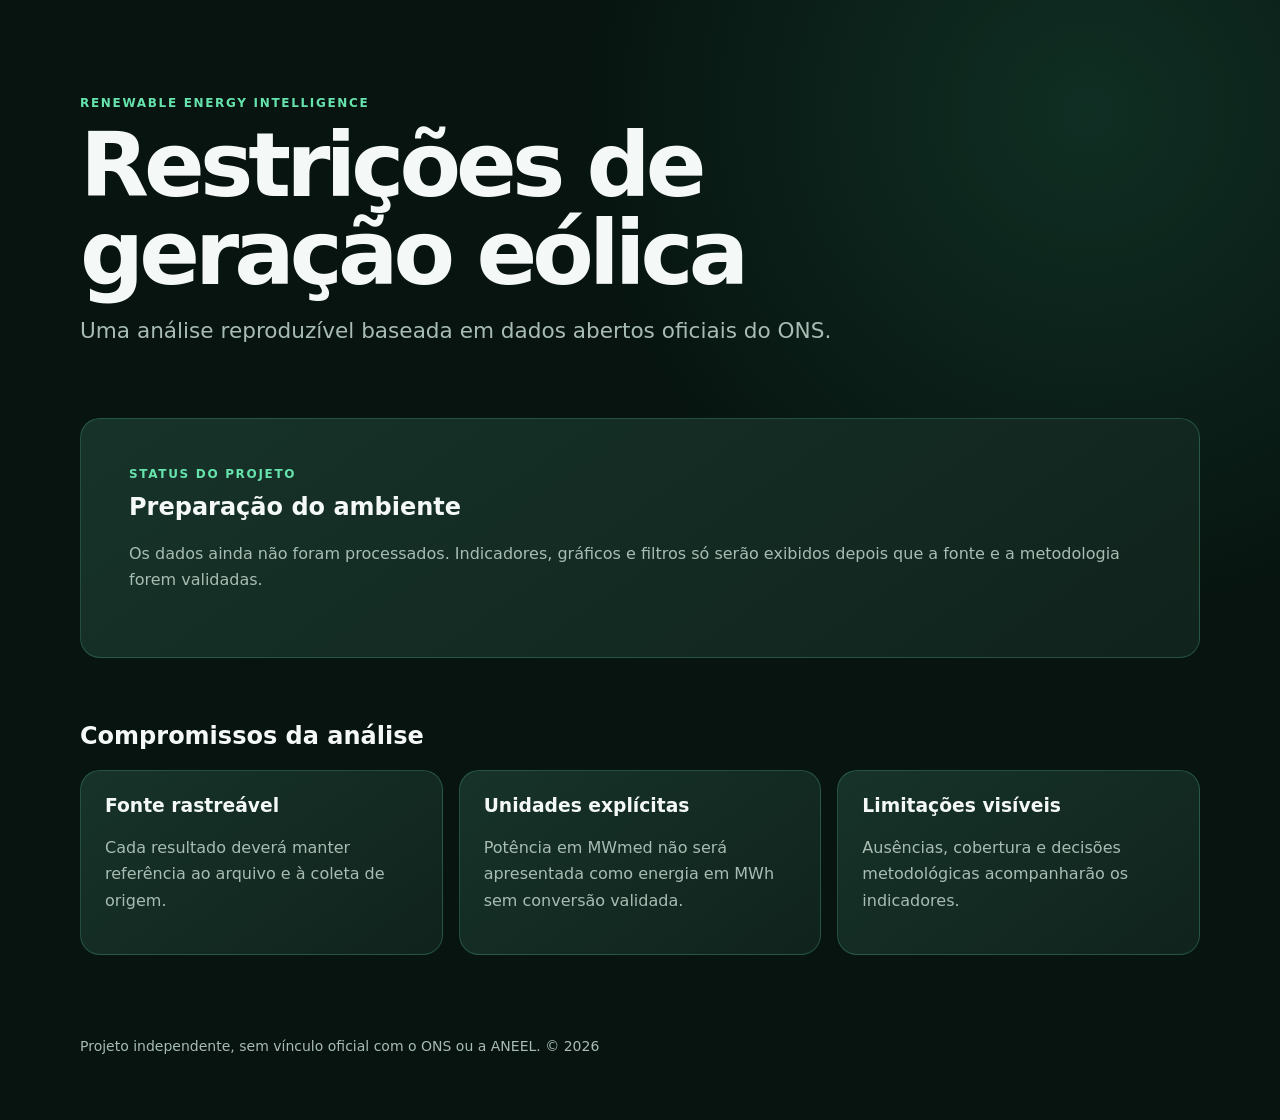
==== frontend/index.html @ 818473f7 "feat: implementar extracao ONS, transformacao CSV, validacao de qualidade e grafo graphify" ====
<!doctype html>
<html lang="pt-BR">
  <head>
    <meta charset="utf-8">
    <meta name="viewport" content="width=device-width, initial-scale=1">
    <meta
      name="description"
      content="Dashboard de inteligência sobre restrições de geração eólica com dados oficiais validados."
    >
    <title>Renewable Energy Intelligence</title>
    <link rel="stylesheet" href="assets/css/styles.css">
    <script src="assets/js/app.js" defer></script>
  </head>
  <body>
    <header class="site-header">
      <p class="eyebrow">Renewable Energy Intelligence</p>
      <h1>Restrições de geração eólica</h1>
      <p class="intro">
        Uma análise reproduzível baseada em dados abertos oficiais do ONS.
      </p>
    </header>

    <main>
      <section class="status-card" aria-labelledby="project-status-title">
        <p class="status-label">Status do projeto</p>
        <h2 id="project-status-title">Preparação do ambiente</h2>
        <p>
          Os dados ainda não foram processados. Indicadores, gráficos e filtros só serão
          exibidos depois que a fonte e a metodologia forem validadas.
        </p>
      </section>

      <section class="principles" aria-labelledby="principles-title">
        <h2 id="principles-title">Compromissos da análise</h2>
        <div class="principles-grid">
          <article>
            <h3>Fonte rastreável</h3>
            <p>Cada resultado deverá manter referência ao arquivo e à coleta de origem.</p>
          </article>
          <article>
            <h3>Unidades explícitas</h3>
            <p>Potência em MWmed não será apresentada como energia em MWh sem conversão validada.</p>
          </article>
          <article>
            <h3>Limitações visíveis</h3>
            <p>Ausências, cobertura e decisões metodológicas acompanharão os indicadores.</p>
          </article>
        </div>
      </section>
    </main>

    <footer>
      <p>
        Projeto independente, sem vínculo oficial com o ONS ou a ANEEL.
        <span id="current-year"></span>
      </p>
    </footer>
  </body>
</html>
---- frontend/assets/css/styles.css ----
:root {
  color-scheme: dark;
  --background: #071410;
  --surface: #10231c;
  --surface-highlight: #173329;
  --text: #f4f8f6;
  --muted: #a8bcb3;
  --accent: #66e3ad;
  --border: rgb(102 227 173 / 22%);
  font-family: Inter, ui-sans-serif, system-ui, -apple-system, BlinkMacSystemFont, "Segoe UI", sans-serif;
}

* {
  box-sizing: border-box;
}

body {
  min-height: 100vh;
  margin: 0;
  background:
    radial-gradient(circle at 85% 10%, rgb(45 132 96 / 24%), transparent 32rem),
    var(--background);
  color: var(--text);
}

.site-header,
main,
footer {
  width: min(1120px, calc(100% - 2rem));
  margin-inline: auto;
}

.site-header {
  padding: 6rem 0 3rem;
}

.eyebrow,
.status-label {
  margin: 0 0 0.75rem;
  color: var(--accent);
  font-size: 0.75rem;
  font-weight: 700;
  letter-spacing: 0.14em;
  text-transform: uppercase;
}

h1,
h2,
h3,
p {
  margin-top: 0;
}

h1 {
  max-width: 13ch;
  margin-bottom: 1rem;
  font-size: clamp(2.6rem, 8vw, 5.6rem);
  line-height: 0.98;
  letter-spacing: -0.055em;
}

.intro {
  max-width: 54rem;
  color: var(--muted);
  font-size: clamp(1.05rem, 2vw, 1.35rem);
  line-height: 1.6;
}

.status-card,
.principles article {
  border: 1px solid var(--border);
  border-radius: 1.25rem;
  background: linear-gradient(145deg, var(--surface-highlight), var(--surface));
}

.status-card {
  padding: clamp(1.5rem, 4vw, 3rem);
}

.status-card p:last-child,
.principles p,
footer {
  color: var(--muted);
  line-height: 1.65;
}

.principles {
  padding: 4rem 0;
}

.principles-grid {
  display: grid;
  grid-template-columns: repeat(3, 1fr);
  gap: 1rem;
}

.principles article {
  padding: 1.5rem;
}

footer {
  padding: 1rem 0 3rem;
  font-size: 0.875rem;
}

@media (max-width: 720px) {
  .site-header {
    padding-top: 4rem;
  }

  .principles-grid {
    grid-template-columns: 1fr;
  }
}
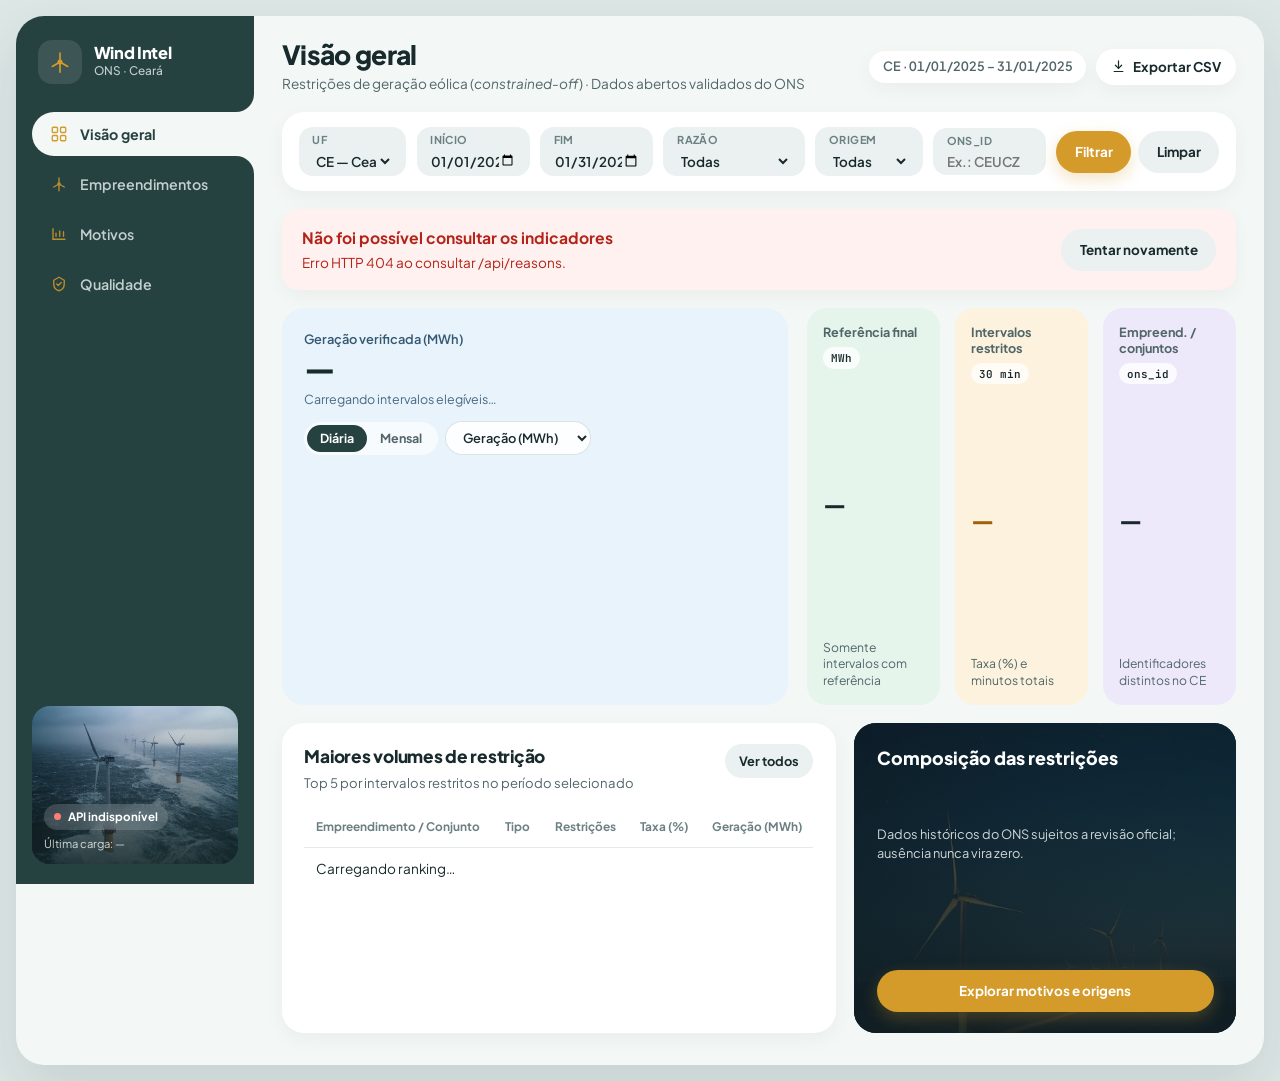
==== commit 0f532ecd: "feat: concluir dashboard e testes E2E" ====
--- a/frontend/index.html
+++ b/frontend/index.html
@@ -5,55 +5,679 @@
     <meta name="viewport" content="width=device-width, initial-scale=1">
     <meta
       name="description"
-      content="Dashboard de inteligência sobre restrições de geração eólica com dados oficiais validados."
+      content="Painel interativo sobre restrições de geração eólica (constrained-off) no Brasil a partir de dados abertos validados do ONS."
     >
-    <title>Renewable Energy Intelligence</title>
+    <title>Renewable Energy Intelligence — Restrições Eólicas</title>
+    <link rel="preconnect" href="https://fonts.googleapis.com">
+    <link rel="preconnect" href="https://fonts.gstatic.com" crossorigin>
+    <link
+      href="https://fonts.googleapis.com/css2?family=JetBrains+Mono:wght@400;500;600&family=Plus+Jakarta+Sans:wght@400;500;600;700;800&display=swap"
+      rel="stylesheet"
+    >
     <link rel="stylesheet" href="assets/css/styles.css">
     <script src="assets/js/app.js" defer></script>
   </head>
   <body>
-    <header class="site-header">
-      <p class="eyebrow">Renewable Energy Intelligence</p>
-      <h1>Restrições de geração eólica</h1>
-      <p class="intro">
-        Uma análise reproduzível baseada em dados abertos oficiais do ONS.
-      </p>
-    </header>
-
-    <main>
-      <section class="status-card" aria-labelledby="project-status-title">
-        <p class="status-label">Status do projeto</p>
-        <h2 id="project-status-title">Preparação do ambiente</h2>
-        <p>
-          Os dados ainda não foram processados. Indicadores, gráficos e filtros só serão
-          exibidos depois que a fonte e a metodologia forem validadas.
-        </p>
-      </section>
-
-      <section class="principles" aria-labelledby="principles-title">
-        <h2 id="principles-title">Compromissos da análise</h2>
-        <div class="principles-grid">
-          <article>
-            <h3>Fonte rastreável</h3>
-            <p>Cada resultado deverá manter referência ao arquivo e à coleta de origem.</p>
-          </article>
-          <article>
-            <h3>Unidades explícitas</h3>
-            <p>Potência em MWmed não será apresentada como energia em MWh sem conversão validada.</p>
-          </article>
-          <article>
-            <h3>Limitações visíveis</h3>
-            <p>Ausências, cobertura e decisões metodológicas acompanharão os indicadores.</p>
-          </article>
+    <a class="skip-link" href="#main-content">Pular para o conteúdo principal</a>
+
+    <div class="app-frame">
+      <!-- SIDEBAR VERDE-PETRÓLEO (inspirada nas referências 1 e 2) -->
+      <aside class="sidebar" aria-label="Navegação principal">
+        <div class="sidebar-brand">
+          <div class="brand-mark" aria-hidden="true">
+            <svg class="turbine-svg" viewBox="0 0 28 28" width="24" height="24" fill="none" stroke="currentColor" stroke-width="1.9" stroke-linecap="round" stroke-linejoin="round">
+              <path d="M14 14V26" />
+              <g class="turbine-blades">
+                <path d="M14 14L14 3.5" />
+                <path d="M14 14L23 19.2" />
+                <path d="M14 14L5 19.2" />
+              </g>
+              <circle cx="14" cy="14" r="2" fill="currentColor" />
+            </svg>
+          </div>
+          <div class="brand-text">
+            <span class="brand-title">Wind Intel</span>
+            <span class="brand-sub">ONS · Ceará</span>
+          </div>
         </div>
-      </section>
-    </main>
-
-    <footer>
-      <p>
-        Projeto independente, sem vínculo oficial com o ONS ou a ANEEL.
-        <span id="current-year"></span>
-      </p>
-    </footer>
+
+        <nav class="sidebar-nav" role="tablist" aria-label="Seções do painel">
+          <button
+            type="button"
+            role="tab"
+            id="tab-btn-overview"
+            class="nav-item is-active"
+            aria-selected="true"
+            aria-controls="panel-overview"
+            data-tab="overview"
+          >
+            <svg viewBox="0 0 24 24" width="18" height="18" fill="none" stroke="currentColor" stroke-width="1.8" stroke-linecap="round" stroke-linejoin="round" aria-hidden="true">
+              <rect x="3" y="3" width="7" height="7" rx="1.5" />
+              <rect x="14" y="3" width="7" height="7" rx="1.5" />
+              <rect x="3" y="14" width="7" height="7" rx="1.5" />
+              <rect x="14" y="14" width="7" height="7" rx="1.5" />
+            </svg>
+            <span>Visão geral</span>
+          </button>
+
+          <button
+            type="button"
+            role="tab"
+            id="tab-btn-enterprises"
+            class="nav-item"
+            aria-selected="false"
+            aria-controls="panel-enterprises"
+            data-tab="enterprises"
+            tabindex="-1"
+          >
+            <svg viewBox="0 0 24 24" width="18" height="18" fill="none" stroke="currentColor" stroke-width="1.8" stroke-linecap="round" stroke-linejoin="round" aria-hidden="true">
+              <path d="M12 12V21" />
+              <path d="M12 12L12 4" />
+              <path d="M12 12L19 16" />
+              <path d="M12 12L5 16" />
+              <circle cx="12" cy="12" r="1.5" fill="currentColor" />
+            </svg>
+            <span>Empreendimentos</span>
+          </button>
+
+          <button
+            type="button"
+            role="tab"
+            id="tab-btn-reasons"
+            class="nav-item"
+            aria-selected="false"
+            aria-controls="panel-reasons"
+            data-tab="reasons"
+            tabindex="-1"
+          >
+            <svg viewBox="0 0 24 24" width="18" height="18" fill="none" stroke="currentColor" stroke-width="1.8" stroke-linecap="round" stroke-linejoin="round" aria-hidden="true">
+              <path d="M4 19V5" />
+              <path d="M4 19h16" />
+              <path d="M8 15v-4" />
+              <path d="M13 15V8" />
+              <path d="M18 15v-6" />
+            </svg>
+            <span>Motivos</span>
+          </button>
+
+          <button
+            type="button"
+            role="tab"
+            id="tab-btn-quality"
+            class="nav-item"
+            aria-selected="false"
+            aria-controls="panel-quality"
+            data-tab="quality"
+            tabindex="-1"
+          >
+            <svg viewBox="0 0 24 24" width="18" height="18" fill="none" stroke="currentColor" stroke-width="1.8" stroke-linecap="round" stroke-linejoin="round" aria-hidden="true">
+              <path d="M12 3l7 4v5c0 5-3.5 8-7 9-3.5-1-7-4-7-9V7l7-4z" />
+              <path d="M9 12l2 2 4-4" />
+            </svg>
+            <span>Qualidade</span>
+          </button>
+        </nav>
+
+        <div class="sidebar-footer">
+          <div class="sidebar-photo-card">
+            <img
+              src="assets/img/wind_offshore.jpg"
+              alt="Turbinas eólicas no oceano"
+              class="sidebar-photo"
+              width="647"
+              height="551"
+            >
+            <div class="sidebar-photo-overlay">
+              <span id="api-status-badge" class="status-pill status-pill--loading" role="status" aria-live="polite">
+                <span class="status-dot" aria-hidden="true"></span>
+                Conectando…
+              </span>
+              <span id="last-update-badge" class="sidebar-meta">Última carga: —</span>
+            </div>
+          </div>
+        </div>
+      </aside>
+
+      <!-- CANVAS PRINCIPAL CLARO -->
+      <div class="workspace">
+        <header class="workspace-header">
+          <div class="workspace-title-group">
+            <h1 id="workspace-heading">Visão geral</h1>
+            <p class="workspace-subtitle">
+              Restrições de geração eólica (<em>constrained-off</em>) · Dados abertos validados do ONS
+            </p>
+          </div>
+
+          <div class="workspace-header-actions">
+            <span class="header-chip" id="header-period-chip">CE · 01/01/2025 – 31/01/2025</span>
+            <button type="button" class="btn btn--pill-outline" id="btn-export-active">
+              <svg viewBox="0 0 24 24" width="15" height="15" fill="none" stroke="currentColor" stroke-width="1.9" stroke-linecap="round" stroke-linejoin="round" aria-hidden="true">
+                <path d="M12 3v12" />
+                <path d="M7 10l5 5 5-5" />
+                <path d="M5 20h14" />
+              </svg>
+              Exportar CSV
+            </button>
+          </div>
+        </header>
+
+        <!-- BARRA DE FILTROS EM PÍLULAS (inspirada na referência 1) -->
+        <section class="filters-card" aria-label="Filtros globais da análise">
+          <form id="filters-form" class="filters-row" novalidate>
+            <div class="pill-field">
+              <label for="filter-state">UF</label>
+              <select id="filter-state" name="state">
+                <option value="CE" selected>CE — Ceará</option>
+              </select>
+            </div>
+
+            <div class="pill-field">
+              <label for="filter-start-date">Início</label>
+              <input id="filter-start-date" name="start_date" type="date" value="2025-01-01">
+            </div>
+
+            <div class="pill-field">
+              <label for="filter-end-date">Fim</label>
+              <input id="filter-end-date" name="end_date" type="date" value="2025-01-31">
+            </div>
+
+            <div class="pill-field">
+              <label for="filter-reason">Razão</label>
+              <select id="filter-reason" name="reason">
+                <option value="">Todas</option>
+                <option value="REL">REL — Confiabilidade elét.</option>
+                <option value="CNF">CNF — Confiabilidade</option>
+                <option value="ENE">ENE — Energética</option>
+                <option value="PAR">PAR — Parada</option>
+              </select>
+            </div>
+
+            <div class="pill-field">
+              <label for="filter-origin">Origem</label>
+              <select id="filter-origin" name="origin">
+                <option value="">Todas</option>
+                <option value="LOC">LOC — Local</option>
+                <option value="SIS">SIS — Sistêmica</option>
+              </select>
+            </div>
+
+            <div class="pill-field pill-field--ons">
+              <label for="filter-ons-id">ons_id</label>
+              <input
+                id="filter-ons-id"
+                name="ons_id"
+                type="text"
+                placeholder="Ex.: CEUCZ"
+                autocomplete="off"
+                spellcheck="false"
+              >
+            </div>
+
+            <div class="filters-actions">
+              <button type="submit" class="btn btn--gold" id="btn-apply-filters">
+                Filtrar
+              </button>
+              <button type="button" class="btn btn--soft" id="btn-reset-filters">
+                Limpar
+              </button>
+            </div>
+          </form>
+
+          <p id="filter-validation-error" class="inline-alert inline-alert--error" role="alert" hidden></p>
+        </section>
+
+        <main id="main-content" class="workspace-main">
+          <div id="global-error-banner" class="state-box state-box--error" role="alert" hidden>
+            <div class="state-box__body">
+              <h2>Não foi possível consultar os indicadores</h2>
+              <p id="global-error-message"></p>
+            </div>
+            <button type="button" class="btn btn--soft" id="btn-retry-global">
+              Tentar novamente
+            </button>
+          </div>
+
+          <!-- ============================================================
+               ABA 1: VISÃO GERAL (Bento Grid inspirado nas referências 1 e 2)
+               ============================================================ -->
+          <section
+            id="panel-overview"
+            class="tab-panel is-active"
+            role="tabpanel"
+            aria-labelledby="tab-btn-overview"
+          >
+            <div id="overview-empty" class="state-box state-box--empty" hidden>
+              <div class="state-box__body">
+                <h2>Nenhum registro encontrado para este recorte</h2>
+                <p>
+                  Os filtros aplicados não retornaram intervalos semi-horários.
+                  Ausência de registro nunca é exibida como zero.
+                </p>
+              </div>
+              <button type="button" class="btn btn--gold" data-action="reset-filters">
+                Restaurar recorte padrão
+              </button>
+            </div>
+
+            <!-- LINHA SUPERIOR DO BENTO: Card Gráfico Azul-Gelo + 3 KPIs Pastéis -->
+            <div class="bento-top" id="kpi-strip">
+              <article class="chart-hero-card">
+                <div class="chart-hero-head">
+                  <div>
+                    <span class="card-caption" id="hero-metric-caption">Geração verificada (MWh)</span>
+                    <strong class="hero-kpi-value" id="kpi-gen-mwh">—</strong>
+                    <span class="hero-kpi-sub" id="kpi-gen-meta">Carregando intervalos elegíveis…</span>
+                  </div>
+
+                  <div class="chart-hero-controls">
+                    <div class="segmented" role="group" aria-label="Granularidade da série">
+                      <button type="button" class="segmented-btn is-active" data-granularity="daily" aria-pressed="true">
+                        Diária
+                      </button>
+                      <button type="button" class="segmented-btn" data-granularity="monthly" aria-pressed="false">
+                        Mensal
+                      </button>
+                    </div>
+
+                    <label class="sr-only" for="chart-metric-select">Métrica do gráfico</label>
+                    <select id="chart-metric-select" class="mini-select">
+                      <option value="geracao_verificada_mwh" selected>Geração (MWh)</option>
+                      <option value="intervalos_com_restricao">Restrições (int.)</option>
+                      <option value="geracao_referencia_final_mwh">Ref. final (MWh)</option>
+                      <option value="taxa_intervalos_restricao_pct">Taxa (%)</option>
+                    </select>
+                  </div>
+                </div>
+
+                <div id="timeseries-chart-container" class="chart-stage" aria-live="polite">
+                  <div class="skeleton-chart" aria-label="Carregando gráfico temporal"></div>
+                </div>
+              </article>
+
+              <div class="pastel-kpis">
+                <article class="pastel-card pastel-card--mint">
+                  <div class="pastel-card__top">
+                    <span class="pastel-label">Referência final</span>
+                    <span class="pastel-unit">MWh</span>
+                  </div>
+                  <strong class="pastel-value" id="kpi-ref-mwh">—</strong>
+                  <span class="pastel-meta" id="kpi-ref-meta">Somente intervalos com referência</span>
+                </article>
+
+                <article class="pastel-card pastel-card--cream">
+                  <div class="pastel-card__top">
+                    <span class="pastel-label">Intervalos restritos</span>
+                    <span class="pastel-unit">30 min</span>
+                  </div>
+                  <strong class="pastel-value pastel-value--amber" id="kpi-restricted-count">—</strong>
+                  <span class="pastel-meta" id="kpi-restricted-meta">Taxa (%) e minutos totais</span>
+                </article>
+
+                <article class="pastel-card pastel-card--lavender">
+                  <div class="pastel-card__top">
+                    <span class="pastel-label">Empreend. / conjuntos</span>
+                    <span class="pastel-unit">ons_id</span>
+                  </div>
+                  <strong class="pastel-value" id="kpi-enterprises-count">—</strong>
+                  <span class="pastel-meta" id="kpi-enterprises-meta">Identificadores distintos no CE</span>
+                </article>
+              </div>
+            </div>
+
+            <!-- LINHA INFERIOR DO BENTO: Top Empreendimentos + Card Escuro Cinematográfico -->
+            <div class="bento-bottom">
+              <section class="surface-card" aria-labelledby="top-enterprises-title">
+                <div class="surface-card__head">
+                  <div>
+                    <h2 id="top-enterprises-title">Maiores volumes de restrição</h2>
+                    <p class="surface-subtitle">Top 5 por intervalos restritos no período selecionado</p>
+                  </div>
+                  <button type="button" class="btn btn--soft btn--sm" data-goto-tab="enterprises">
+                    Ver todos
+                  </button>
+                </div>
+
+                <div class="table-wrap">
+                  <table class="clean-table">
+                    <thead>
+                      <tr>
+                        <th scope="col">Empreendimento / Conjunto</th>
+                        <th scope="col">Tipo</th>
+                        <th scope="col" class="num">Restrições</th>
+                        <th scope="col" class="num">Taxa (%)</th>
+                        <th scope="col" class="num">Geração (MWh)</th>
+                      </tr>
+                    </thead>
+                    <tbody id="overview-top-tbody">
+                      <tr><td colspan="5">Carregando ranking…</td></tr>
+                    </tbody>
+                  </table>
+                </div>
+              </section>
+
+              <aside class="dark-feature-card" aria-labelledby="feature-reasons-title">
+                <img
+                  src="assets/img/wind_night.jpg"
+                  alt="Turbinas eólicas iluminadas à noite"
+                  class="dark-feature-bg"
+                  width="510"
+                  height="559"
+                  loading="lazy"
+                >
+                <div class="dark-feature-scrim" aria-hidden="true"></div>
+
+                <div class="dark-feature-content">
+                  <h2 id="feature-reasons-title">Composição das restrições</h2>
+                  <p class="dark-feature-sub" id="revision-notice-text">
+                    Dados históricos do ONS sujeitos a revisão oficial; ausência nunca vira zero.
+                  </p>
+
+                  <div id="overview-reasons-mini" class="mini-reasons-list"></div>
+
+                  <button type="button" class="btn btn--gold btn--full" data-goto-tab="reasons">
+                    Explorar motivos e origens
+                  </button>
+                </div>
+              </aside>
+            </div>
+          </section>
+
+          <!-- ============================================================
+               ABA 2: EMPREENDIMENTOS
+               ============================================================ -->
+          <section
+            id="panel-enterprises"
+            class="tab-panel"
+            role="tabpanel"
+            aria-labelledby="tab-btn-enterprises"
+            hidden
+          >
+            <section class="surface-card" aria-labelledby="enterprises-title">
+              <div class="surface-card__head">
+                <div>
+                  <h2 id="enterprises-title">Ranking por empreendimento ou conjunto (ons_id)</h2>
+                  <p class="surface-subtitle">
+                    Separação explícita entre usinas individuais com CEG e conjuntos sem CEG (<code>-</code>).
+                    Clique em uma linha para abrir sua série temporal individual.
+                  </p>
+                </div>
+
+                <div class="surface-controls">
+                  <label class="sr-only" for="enterprise-search-input">Buscar por nome ou ons_id</label>
+                  <input
+                    id="enterprise-search-input"
+                    type="search"
+                    class="search-pill"
+                    placeholder="Buscar por nome ou ons_id…"
+                    autocomplete="off"
+                  >
+                  <button type="button" class="btn btn--soft btn--sm" id="btn-export-enterprises">
+                    Exportar CSV
+                  </button>
+                </div>
+              </div>
+
+              <div id="enterprises-empty" class="state-box state-box--empty" hidden>
+                <div class="state-box__body">
+                  <h3>Nenhum empreendimento encontrado</h3>
+                  <p>Nenhum registro corresponde à busca ou aos filtros ativos.</p>
+                </div>
+              </div>
+
+              <div class="table-wrap" id="enterprises-table-wrap">
+                <table class="clean-table" aria-describedby="enterprises-title">
+                  <thead>
+                    <tr>
+                      <th scope="col">Empreendimento / Conjunto</th>
+                      <th scope="col">Tipo</th>
+                      <th scope="col" class="num">Restrições (int.)</th>
+                      <th scope="col" class="num">Taxa (%)</th>
+                      <th scope="col" class="num">Geração verif. (MWh)</th>
+                      <th scope="col" class="num">Ref. final (MWh)</th>
+                      <th scope="col" class="num">Minutos restr.</th>
+                    </tr>
+                  </thead>
+                  <tbody id="enterprises-tbody"></tbody>
+                </table>
+              </div>
+
+              <div class="pagination-bar" id="enterprises-pagination">
+                <span id="enterprises-pagination-info" class="pagination-info">—</span>
+                <div class="pagination-actions">
+                  <button type="button" class="btn btn--soft btn--sm" id="btn-ent-prev" disabled>
+                    Anterior
+                  </button>
+                  <button type="button" class="btn btn--soft btn--sm" id="btn-ent-next" disabled>
+                    Próxima
+                  </button>
+                </div>
+              </div>
+            </section>
+
+            <section id="enterprise-detail-section" class="surface-card" aria-labelledby="enterprise-detail-title" hidden>
+              <div class="surface-card__head">
+                <div>
+                  <h2 id="enterprise-detail-title">Série individual</h2>
+                  <p class="surface-subtitle" id="enterprise-detail-subtitle"></p>
+                </div>
+                <div class="surface-controls">
+                  <button type="button" class="btn btn--gold btn--sm" id="btn-filter-by-enterprise">
+                    Aplicar filtro global
+                  </button>
+                  <button type="button" class="btn btn--soft btn--sm" id="btn-close-enterprise-detail">
+                    Fechar
+                  </button>
+                </div>
+              </div>
+              <div id="enterprise-detail-chart" class="chart-stage"></div>
+            </section>
+          </section>
+
+          <!-- ============================================================
+               ABA 3: MOTIVOS
+               ============================================================ -->
+          <section
+            id="panel-reasons"
+            class="tab-panel"
+            role="tabpanel"
+            aria-labelledby="tab-btn-reasons"
+            hidden
+          >
+            <div class="split-grid">
+              <section class="surface-card" aria-labelledby="reasons-bar-title">
+                <div class="surface-card__head">
+                  <div>
+                    <h2 id="reasons-bar-title">Razões oficiais (REL, CNF, ENE, PAR)</h2>
+                    <p class="surface-subtitle">
+                      Códigos sem ocorrência exibem 0 intervalos e energia ausente (—).
+                    </p>
+                  </div>
+                  <button type="button" class="btn btn--soft btn--sm" id="btn-export-reasons">
+                    Exportar CSV
+                  </button>
+                </div>
+                <div id="reasons-bars" class="bars-list" aria-live="polite"></div>
+              </section>
+
+              <section class="surface-card" aria-labelledby="origins-bar-title">
+                <div class="surface-card__head">
+                  <div>
+                    <h2 id="origins-bar-title">Origens oficiais (LOC, SIS)</h2>
+                    <p class="surface-subtitle">
+                      Comparativo entre restrições locais e sistêmicas no recorte.
+                    </p>
+                  </div>
+                </div>
+                <div id="origins-bars" class="bars-list" aria-live="polite"></div>
+              </section>
+            </div>
+
+            <section class="surface-card" aria-labelledby="reasons-matrix-title">
+              <div class="surface-card__head">
+                <div>
+                  <h2 id="reasons-matrix-title">Detalhamento por razão e origem</h2>
+                  <p class="surface-subtitle">
+                    Cruzamento completo em registros com código de restrição válido.
+                  </p>
+                </div>
+              </div>
+
+              <div id="reasons-empty" class="state-box state-box--empty" hidden>
+                <div class="state-box__body">
+                  <h3>Nenhuma restrição classificada no recorte</h3>
+                  <p>Não há intervalos com código oficial de restrição para os filtros selecionados.</p>
+                </div>
+              </div>
+
+              <div class="table-wrap" id="reasons-table-wrap">
+                <table class="clean-table">
+                  <thead>
+                    <tr>
+                      <th scope="col">Razão</th>
+                      <th scope="col">Origem</th>
+                      <th scope="col" class="num">Intervalos</th>
+                      <th scope="col" class="num">Participação (%)</th>
+                      <th scope="col" class="num">Empreend.</th>
+                      <th scope="col" class="num">Geração (MWh)</th>
+                      <th scope="col" class="num">Ref. final (MWh)</th>
+                      <th scope="col" class="num">Minutos</th>
+                    </tr>
+                  </thead>
+                  <tbody id="reasons-tbody"></tbody>
+                </table>
+              </div>
+            </section>
+
+            <section class="surface-card" aria-labelledby="descriptions-title">
+              <div class="surface-card__head">
+                <div>
+                  <h2 id="descriptions-title">Descrições qualitativas (dsc_restricao)</h2>
+                  <p class="surface-subtitle">
+                    Textos descritivos preenchidos pelo ONS quando disponíveis no arquivo original.
+                  </p>
+                </div>
+              </div>
+              <div id="descriptions-container"></div>
+            </section>
+          </section>
+
+          <!-- ============================================================
+               ABA 4: QUALIDADE E METODOLOGIA
+               ============================================================ -->
+          <section
+            id="panel-quality"
+            class="tab-panel"
+            role="tabpanel"
+            aria-labelledby="tab-btn-quality"
+            hidden
+          >
+            <div class="quality-kpis">
+              <article class="pastel-card pastel-card--ice">
+                <div class="pastel-card__top">
+                  <span class="pastel-label">Elegíveis — Geração</span>
+                  <span class="pastel-unit">MWh</span>
+                </div>
+                <strong class="pastel-value" id="q-elig-gen">—</strong>
+                <span class="pastel-meta" id="q-elig-gen-meta">Intervalos válidos</span>
+              </article>
+
+              <article class="pastel-card pastel-card--mint">
+                <div class="pastel-card__top">
+                  <span class="pastel-label">Cobertura — Ref. final</span>
+                  <span class="pastel-unit">%</span>
+                </div>
+                <strong class="pastel-value" id="q-cov-ref">—</strong>
+                <span class="pastel-meta" id="q-cov-ref-meta">Sem referência final</span>
+              </article>
+
+              <article class="pastel-card pastel-card--cream">
+                <div class="pastel-card__top">
+                  <span class="pastel-label">Cobertura — GNRa oficial</span>
+                  <span class="pastel-unit">%</span>
+                </div>
+                <strong class="pastel-value" id="q-cov-gnra">—</strong>
+                <span class="pastel-meta" id="q-cov-gnra-meta">Unidade pendente de confirmação</span>
+              </article>
+
+              <article class="pastel-card pastel-card--lavender">
+                <div class="pastel-card__top">
+                  <span class="pastel-label">Composição cadastral</span>
+                  <span class="pastel-unit">CEG</span>
+                </div>
+                <strong class="pastel-value" id="q-ceg-split">—</strong>
+                <span class="pastel-meta">Usinas com CEG / Conjuntos (-)</span>
+              </article>
+            </div>
+
+            <section class="surface-card" aria-labelledby="executions-title">
+              <div class="surface-card__head">
+                <div>
+                  <h2 id="executions-title">Auditoria de execuções ETL e revisões ONS</h2>
+                  <p class="surface-subtitle">
+                    Rastreabilidade de arquivos brutos, hashes SHA-256 e cargas idempotentes no PostgreSQL Neon.
+                  </p>
+                </div>
+              </div>
+
+              <div class="table-wrap">
+                <table class="clean-table">
+                  <thead>
+                    <tr>
+                      <th scope="col">Período</th>
+                      <th scope="col">Arquivo bruto</th>
+                      <th scope="col">SHA-256</th>
+                      <th scope="col" class="num">Entrada → Carregadas</th>
+                      <th scope="col">Carga (UTC)</th>
+                      <th scope="col">Metodologia</th>
+                    </tr>
+                  </thead>
+                  <tbody id="executions-tbody"></tbody>
+                </table>
+              </div>
+            </section>
+
+            <section class="methodology-grid" aria-labelledby="methodology-title">
+              <div class="surface-card">
+                <h2 id="methodology-title">Premissas metodológicas e transparência</h2>
+                <ul class="methodology-list">
+                  <li>
+                    <strong>Potência vs. energia:</strong> <code>MWmed</code> é potência média no intervalo.
+                    A conversão <code>MWh = MWmed × 0,5 h</code> ocorre somente após validação da granularidade de 30 minutos.
+                  </li>
+                  <li>
+                    <strong>GNRa oficial preservada:</strong> <code>val_geracaonaorealizadaapurada</code> é mantida no grão original com status <code>pending_official_confirmation</code>, sem ser tratada como energia indenizável.
+                  </li>
+                  <li>
+                    <strong>Ausência nunca vira zero:</strong> campos nulos e recortes sem registro permanecem nulos (<code>—</code>) na API e na interface.
+                  </li>
+                  <li>
+                    <strong>Usinas vs. conjuntos:</strong> a chave operacional é <code>ons_id</code>; <code>ceg = "-"</code> identifica conjuntos sem vínculo forçado com a ANEEL.
+                  </li>
+                </ul>
+                <p class="disclaimer-note">
+                  Projeto independente — <strong>não é produto oficial do ONS ou da ANEEL</strong>.
+                  Fonte: ONS Dados Abertos (CC BY 4.0). <span id="current-year"></span>
+                </p>
+              </div>
+
+              <figure class="photo-showcase-card">
+                <img
+                  src="assets/img/hero_paracuru_ce.jpg"
+                  alt="Parque eólico nas dunas de Paracuru, Ceará"
+                  loading="lazy"
+                  width="1600"
+                  height="1067"
+                >
+                <figcaption>
+                  Parque eólico em Paracuru (CE). Foto: Guilherme Almeida da Silva / Wikimedia Commons (CC BY-SA 4.0).
+                </figcaption>
+              </figure>
+            </section>
+          </section>
+        </main>
+      </div>
+    </div>
+
+    <div id="chart-tooltip" class="chart-tooltip" role="tooltip" hidden></div>
   </body>
 </html>
--- a/frontend/assets/css/styles.css
+++ b/frontend/assets/css/styles.css
@@ -1,114 +1,1396 @@
 :root {
-  color-scheme: dark;
-  --background: #071410;
-  --surface: #10231c;
-  --surface-highlight: #173329;
-  --text: #f4f8f6;
-  --muted: #a8bcb3;
-  --accent: #66e3ad;
-  --border: rgb(102 227 173 / 22%);
-  font-family: Inter, ui-sans-serif, system-ui, -apple-system, BlinkMacSystemFont, "Segoe UI", sans-serif;
-}
-
-* {
+  --bg-outer: #dde7e6;
+  --bg-canvas: #f3f7f6;
+  --bg-surface: #ffffff;
+  --bg-pill: #eaf1f0;
+  --bg-hover: #e2ecea;
+
+  --sidebar-bg: #254140;
+  --sidebar-bg-deep: #1d3534;
+  --sidebar-text: rgba(240, 247, 246, 0.78);
+  --sidebar-text-strong: #ffffff;
+
+  --accent-teal: #254140;
+  --accent-teal-hover: #1b3231;
+  --accent-gold: #d49b2a;
+  --accent-gold-hover: #bc861e;
+  --accent-blue: #3b82c4;
+  --accent-danger: #b42318;
+  --accent-danger-tint: #fef1f0;
+
+  --pastel-ice: #e8f3fc;
+  --pastel-mint: #e5f5ec;
+  --pastel-cream: #fcf2dd;
+  --pastel-lavender: #eee9fa;
+
+  --text-primary: #182a2c;
+  --text-secondary: #516669;
+  --text-muted: #6c8083;
+  --border-soft: #e2ebe9;
+
+  --radius-sm: 10px;
+  --radius-md: 16px;
+  --radius-lg: 22px;
+  --radius-xl: 28px;
+  --radius-pill: 999px;
+
+  --shadow-shell: 0 24px 60px rgba(24, 48, 47, 0.12);
+  --shadow-card: 0 6px 20px rgba(24, 48, 47, 0.045);
+
+  --font-sans: "Plus Jakarta Sans", "Segoe UI", system-ui, -apple-system, sans-serif;
+  --font-mono: "JetBrains Mono", ui-monospace, SFMono-Regular, Consolas, monospace;
+
+  --ease-out: cubic-bezier(0.16, 1, 0.3, 1);
+  --dur-fast: 160ms;
+  --dur-base: 240ms;
+}
+
+*,
+*::before,
+*::after {
   box-sizing: border-box;
 }
 
+[hidden] {
+  display: none !important;
+}
+
+html {
+  scroll-behavior: smooth;
+  text-underline-offset: 0.2em;
+}
+
 body {
+  margin: 0;
   min-height: 100vh;
+  padding: 1rem;
+  font-family: var(--font-sans);
+  font-size: 0.92rem;
+  line-height: 1.5;
+  color: var(--text-primary);
+  background-color: var(--bg-outer);
+  caret-color: var(--accent-teal);
+  -webkit-font-smoothing: antialiased;
+}
+
+::selection {
+  background-color: #cbe3df;
+  color: var(--text-primary);
+}
+
+:focus-visible {
+  outline: 2px solid var(--accent-gold);
+  outline-offset: 2px;
+}
+
+code {
+  font-family: var(--font-mono);
+  font-size: 0.84em;
+  background-color: var(--bg-pill);
+  padding: 0.12em 0.42em;
+  border-radius: 6px;
+  color: var(--text-primary);
+}
+
+.sr-only {
+  position: absolute;
+  width: 1px;
+  height: 1px;
+  padding: 0;
+  margin: -1px;
+  overflow: hidden;
+  clip: rect(0, 0, 0, 0);
+  white-space: nowrap;
+  border: 0;
+}
+
+.skip-link {
+  position: absolute;
+  left: -9999px;
+  top: 0.75rem;
+  z-index: 100;
+  padding: 0.65rem 1rem;
+  background: var(--sidebar-bg);
+  color: #ffffff;
+  border-radius: var(--radius-pill);
+  font-weight: 600;
+  text-decoration: none;
+}
+
+.skip-link:focus {
+  left: 1rem;
+}
+
+/* ==========================================================================
+   App-Shell Frame (Sidebar Petróleo + Canvas Claro)
+   ========================================================================== */
+
+.app-frame {
+  max-width: 1380px;
+  min-height: calc(100vh - 2rem);
+  margin: 0 auto;
+  display: grid;
+  grid-template-columns: 238px minmax(0, 1fr);
+  background-color: var(--bg-canvas);
+  border-radius: var(--radius-xl);
+  box-shadow: var(--shadow-shell);
+  overflow: hidden;
+}
+
+/* ==========================================================================
+   Sidebar Verde-Petróleo com aba ativa recortada (Referência 1)
+   ========================================================================== */
+
+.sidebar {
+  background-color: var(--sidebar-bg);
+  color: var(--sidebar-text-strong);
+  display: flex;
+  flex-direction: column;
+  padding: 1.5rem 0 1.25rem 1rem;
+  gap: 1.75rem;
+  position: sticky;
+  top: 0;
+  height: calc(100vh - 2rem);
+  max-height: 920px;
+}
+
+.sidebar-brand {
+  display: flex;
+  align-items: center;
+  gap: 0.75rem;
+  padding: 0 1rem 0 0.35rem;
+}
+
+.brand-mark {
+  width: 44px;
+  height: 44px;
+  border-radius: 14px;
+  background-color: rgba(255, 255, 255, 0.11);
+  color: var(--accent-gold);
+  display: grid;
+  place-items: center;
+  flex-shrink: 0;
+}
+
+.turbine-blades {
+  transform-origin: 14px 14px;
+  animation: spinSlow 20s linear infinite;
+}
+
+.brand-text {
+  display: flex;
+  flex-direction: column;
+}
+
+.brand-title {
+  font-size: 1.02rem;
+  font-weight: 800;
+  letter-spacing: -0.02em;
+  line-height: 1.15;
+}
+
+.brand-sub {
+  font-size: 0.74rem;
+  color: var(--sidebar-text);
+  font-weight: 500;
+}
+
+.sidebar-nav {
+  display: flex;
+  flex-direction: column;
+  gap: 0.35rem;
+}
+
+.nav-item {
+  position: relative;
+  display: flex;
+  align-items: center;
+  gap: 0.78rem;
+  width: 100%;
+  padding: 0.82rem 1.1rem;
+  border: 0;
+  border-radius: 999px 0 0 999px;
+  background: transparent;
+  color: var(--sidebar-text);
+  font-family: var(--font-sans);
+  font-size: 0.89rem;
+  font-weight: 600;
+  text-align: left;
+  cursor: pointer;
+  transition: background-color var(--dur-fast) var(--ease-out),
+    color var(--dur-fast) var(--ease-out),
+    transform var(--dur-fast) var(--ease-out);
+}
+
+.nav-item svg {
+  flex-shrink: 0;
+  color: var(--accent-gold);
+  opacity: 0.86;
+  transition: opacity var(--dur-fast) var(--ease-out),
+    transform var(--dur-fast) var(--ease-out);
+}
+
+.nav-item:hover {
+  color: #ffffff;
+  background-color: rgba(255, 255, 255, 0.07);
+}
+
+.nav-item:hover svg {
+  opacity: 1;
+}
+
+.nav-item.is-active {
+  background-color: var(--bg-canvas);
+  color: var(--sidebar-bg);
+  font-weight: 700;
+}
+
+.nav-item.is-active svg {
+  color: var(--accent-gold);
+  opacity: 1;
+}
+
+/* Curvas invertidas sutis no recorte da aba ativa */
+.nav-item.is-active::before,
+.nav-item.is-active::after {
+  content: "";
+  position: absolute;
+  right: 0;
+  width: 18px;
+  height: 18px;
+  pointer-events: none;
+}
+
+.nav-item.is-active::before {
+  top: -18px;
+  border-bottom-right-radius: 18px;
+  box-shadow: 6px 6px 0 6px var(--bg-canvas);
+}
+
+.nav-item.is-active::after {
+  bottom: -18px;
+  border-top-right-radius: 18px;
+  box-shadow: 6px -6px 0 6px var(--bg-canvas);
+}
+
+.sidebar-footer {
+  margin-top: auto;
+  padding-right: 1rem;
+}
+
+.sidebar-photo-card {
+  position: relative;
+  border-radius: 18px;
+  overflow: hidden;
+  height: 158px;
+  background-color: var(--sidebar-bg-deep);
+}
+
+.sidebar-photo {
+  width: 100%;
+  height: 100%;
+  object-fit: cover;
+  object-position: center 30%;
+  display: block;
+}
+
+.sidebar-photo-overlay {
+  position: absolute;
+  inset: 0;
+  padding: 0.75rem;
+  display: flex;
+  flex-direction: column;
+  justify-content: flex-end;
+  gap: 0.35rem;
+  background: linear-gradient(
+    180deg,
+    rgba(19, 36, 36, 0.08) 0%,
+    rgba(19, 36, 36, 0.86) 100%
+  );
+}
+
+.status-pill {
+  display: inline-flex;
+  align-items: center;
+  gap: 0.42rem;
+  align-self: flex-start;
+  padding: 0.25rem 0.62rem;
+  border-radius: var(--radius-pill);
+  font-size: 0.72rem;
+  font-weight: 700;
+  background: rgba(255, 255, 255, 0.16);
+  color: #ffffff;
+  backdrop-filter: blur(8px);
+}
+
+.status-dot {
+  width: 7px;
+  height: 7px;
+  border-radius: 50%;
+  background-color: #f4c65c;
+}
+
+.status-pill--ok .status-dot {
+  background-color: #4ce3a8;
+}
+
+.status-pill--error .status-dot {
+  background-color: #ff7e74;
+}
+
+.sidebar-meta {
+  font-size: 0.7rem;
+  color: rgba(242, 247, 246, 0.84);
+  font-variant-numeric: tabular-nums;
+}
+
+/* ==========================================================================
+   Canvas Principal
+   ========================================================================== */
+
+.workspace {
+  padding: 1.5rem 1.75rem 2rem;
+  display: flex;
+  flex-direction: column;
+  gap: 1.15rem;
+  min-width: 0;
+}
+
+.workspace-header {
+  display: flex;
+  flex-wrap: wrap;
+  align-items: center;
+  justify-content: space-between;
+  gap: 0.85rem;
+}
+
+.workspace-title-group h1 {
   margin: 0;
-  background:
-    radial-gradient(circle at 85% 10%, rgb(45 132 96 / 24%), transparent 32rem),
-    var(--background);
-  color: var(--text);
-}
-
-.site-header,
-main,
-footer {
-  width: min(1120px, calc(100% - 2rem));
-  margin-inline: auto;
-}
-
-.site-header {
-  padding: 6rem 0 3rem;
-}
-
-.eyebrow,
-.status-label {
-  margin: 0 0 0.75rem;
-  color: var(--accent);
-  font-size: 0.75rem;
+  font-size: 1.65rem;
+  line-height: 1.15;
+  letter-spacing: -0.025em;
+  font-weight: 800;
+}
+
+.workspace-subtitle {
+  margin: 0.2rem 0 0;
+  font-size: 0.85rem;
+  color: var(--text-secondary);
+}
+
+.workspace-header-actions {
+  display: flex;
+  flex-wrap: wrap;
+  align-items: center;
+  gap: 0.6rem;
+}
+
+.header-chip {
+  padding: 0.42rem 0.85rem;
+  border-radius: var(--radius-pill);
+  background-color: var(--bg-surface);
+  color: var(--text-secondary);
+  font-size: 0.8rem;
+  font-weight: 600;
+  font-variant-numeric: tabular-nums;
+  box-shadow: var(--shadow-card);
+}
+
+/* ==========================================================================
+   Card de Filtros em Pílulas (Referência 1)
+   ========================================================================== */
+
+.filters-card {
+  background-color: var(--bg-surface);
+  border-radius: var(--radius-lg);
+  padding: 0.9rem 1.05rem;
+  box-shadow: var(--shadow-card);
+}
+
+.filters-row {
+  display: grid;
+  grid-template-columns: 0.95fr 1fr 1fr 1.25fr 0.95fr 1fr auto;
+  gap: 0.65rem;
+  align-items: center;
+}
+
+.pill-field {
+  display: flex;
+  flex-direction: column;
+  gap: 0.18rem;
+  padding: 0.36rem 0.85rem;
+  border-radius: 14px;
+  background-color: var(--bg-pill);
+  min-width: 0;
+  transition: background-color var(--dur-fast) var(--ease-out);
+}
+
+.pill-field:hover {
+  background-color: var(--bg-hover);
+}
+
+.pill-field label {
+  font-size: 0.68rem;
   font-weight: 700;
-  letter-spacing: 0.14em;
   text-transform: uppercase;
-}
-
-h1,
-h2,
-h3,
-p {
-  margin-top: 0;
-}
-
-h1 {
-  max-width: 13ch;
-  margin-bottom: 1rem;
-  font-size: clamp(2.6rem, 8vw, 5.6rem);
-  line-height: 0.98;
-  letter-spacing: -0.055em;
-}
-
-.intro {
-  max-width: 54rem;
-  color: var(--muted);
-  font-size: clamp(1.05rem, 2vw, 1.35rem);
-  line-height: 1.6;
-}
-
-.status-card,
-.principles article {
-  border: 1px solid var(--border);
-  border-radius: 1.25rem;
-  background: linear-gradient(145deg, var(--surface-highlight), var(--surface));
-}
-
-.status-card {
-  padding: clamp(1.5rem, 4vw, 3rem);
-}
-
-.status-card p:last-child,
-.principles p,
-footer {
-  color: var(--muted);
-  line-height: 1.65;
-}
-
-.principles {
-  padding: 4rem 0;
-}
-
-.principles-grid {
+  letter-spacing: 0.04em;
+  color: var(--text-muted);
+}
+
+.pill-field input,
+.pill-field select {
+  width: 100%;
+  border: 0;
+  background: transparent;
+  color: var(--text-primary);
+  font-family: var(--font-sans);
+  font-size: 0.84rem;
+  font-weight: 600;
+  padding: 0;
+  outline: none;
+}
+
+.filters-actions {
+  display: flex;
+  gap: 0.45rem;
+  align-items: center;
+}
+
+.inline-alert {
+  margin: 0.7rem 0 0;
+  padding: 0.55rem 0.9rem;
+  border-radius: 12px;
+  font-size: 0.84rem;
+  font-weight: 600;
+}
+
+.inline-alert--error {
+  background-color: var(--accent-danger-tint);
+  color: var(--accent-danger);
+}
+
+/* ==========================================================================
+   Botões Pílula (Dourado, Suave, Contorno)
+   ========================================================================== */
+
+.btn {
+  display: inline-flex;
+  align-items: center;
+  justify-content: center;
+  gap: 0.42rem;
+  height: 42px;
+  padding: 0 1.15rem;
+  border-radius: var(--radius-pill);
+  border: 0;
+  font-family: var(--font-sans);
+  font-size: 0.84rem;
+  font-weight: 700;
+  cursor: pointer;
+  white-space: nowrap;
+  transition: background-color var(--dur-fast) var(--ease-out),
+    color var(--dur-fast) var(--ease-out),
+    transform var(--dur-fast) var(--ease-out),
+    box-shadow var(--dur-fast) var(--ease-out);
+}
+
+.btn:active:not(:disabled) {
+  transform: translateY(1px);
+}
+
+.btn:disabled {
+  opacity: 0.45;
+  cursor: not-allowed;
+}
+
+.btn--sm {
+  height: 34px;
+  padding: 0 0.9rem;
+  font-size: 0.8rem;
+}
+
+.btn--full {
+  width: 100%;
+}
+
+.btn--gold {
+  background-color: var(--accent-gold);
+  color: #ffffff;
+  box-shadow: 0 6px 16px rgba(212, 155, 42, 0.28);
+}
+
+.btn--gold:hover:not(:disabled) {
+  background-color: var(--accent-gold-hover);
+}
+
+.btn--soft {
+  background-color: var(--bg-pill);
+  color: var(--text-primary);
+}
+
+.btn--soft:hover:not(:disabled) {
+  background-color: var(--bg-hover);
+}
+
+.btn--pill-outline {
+  height: 36px;
+  padding: 0 0.95rem;
+  background-color: var(--bg-surface);
+  color: var(--text-primary);
+  box-shadow: var(--shadow-card);
+}
+
+.btn--pill-outline:hover:not(:disabled) {
+  background-color: var(--bg-pill);
+}
+
+.segmented {
+  display: inline-flex;
+  background-color: rgba(255, 255, 255, 0.72);
+  padding: 3px;
+  border-radius: var(--radius-pill);
+}
+
+.segmented-btn {
+  border: 0;
+  background: transparent;
+  color: var(--text-secondary);
+  font-family: var(--font-sans);
+  font-size: 0.78rem;
+  font-weight: 700;
+  padding: 0.34rem 0.8rem;
+  border-radius: var(--radius-pill);
+  cursor: pointer;
+  transition: background-color var(--dur-fast) var(--ease-out),
+    color var(--dur-fast) var(--ease-out);
+}
+
+.segmented-btn.is-active {
+  background-color: var(--sidebar-bg);
+  color: #ffffff;
+}
+
+.mini-select,
+.search-pill {
+  height: 34px;
+  padding: 0 0.85rem;
+  border-radius: var(--radius-pill);
+  border: 1px solid rgba(37, 65, 64, 0.14);
+  background-color: rgba(255, 255, 255, 0.88);
+  color: var(--text-primary);
+  font-family: var(--font-sans);
+  font-size: 0.8rem;
+  font-weight: 600;
+}
+
+.search-pill {
+  width: 230px;
+  background-color: var(--bg-pill);
+  border-color: transparent;
+}
+
+/* ==========================================================================
+   Bento Grid — Visão Geral (Referência 2)
+   ========================================================================== */
+
+.workspace-main {
+  display: flex;
+  flex-direction: column;
+  gap: 1.15rem;
+}
+
+.tab-panel {
+  display: flex;
+  flex-direction: column;
+  gap: 1.15rem;
+  animation: panelFade var(--dur-base) var(--ease-out) both;
+}
+
+.bento-top {
   display: grid;
-  grid-template-columns: repeat(3, 1fr);
+  grid-template-columns: 1.18fr 1fr;
+  gap: 1.15rem;
+  align-items: stretch;
+}
+
+.chart-hero-card {
+  background-color: var(--pastel-ice);
+  border-radius: var(--radius-lg);
+  padding: 1.35rem 1.4rem 1.1rem;
+  display: flex;
+  flex-direction: column;
+  justify-content: space-between;
+  gap: 0.75rem;
+}
+
+.chart-hero-head {
+  display: flex;
+  flex-wrap: wrap;
+  align-items: flex-start;
+  justify-content: space-between;
+  gap: 0.8rem;
+}
+
+.card-caption {
+  display: block;
+  font-size: 0.8rem;
+  font-weight: 600;
+  color: #355872;
+}
+
+.hero-kpi-value {
+  display: block;
+  margin-top: 0.15rem;
+  font-size: 1.95rem;
+  line-height: 1.1;
+  letter-spacing: -0.03em;
+  font-weight: 800;
+  font-variant-numeric: tabular-nums;
+  color: var(--text-primary);
+}
+
+.hero-kpi-sub {
+  display: block;
+  margin-top: 0.25rem;
+  font-size: 0.78rem;
+  color: #466882;
+}
+
+.chart-hero-controls {
+  display: flex;
+  flex-wrap: wrap;
+  align-items: center;
+  gap: 0.45rem;
+}
+
+.pastel-kpis {
+  display: grid;
+  grid-template-columns: repeat(3, minmax(0, 1fr));
+  gap: 0.9rem;
+}
+
+.quality-kpis {
+  display: grid;
+  grid-template-columns: repeat(4, minmax(0, 1fr));
+  gap: 0.95rem;
+}
+
+.pastel-card {
+  border-radius: 20px;
+  padding: 1.05rem 1rem;
+  display: flex;
+  flex-direction: column;
+  justify-content: space-between;
+  gap: 0.7rem;
+  min-width: 0;
+  overflow: hidden;
+  transition: transform var(--dur-fast) var(--ease-out);
+}
+
+.pastel-card:hover {
+  transform: translateY(-2px);
+}
+
+.pastel-card--mint {
+  background-color: var(--pastel-mint);
+}
+
+.pastel-card--cream {
+  background-color: var(--pastel-cream);
+}
+
+.pastel-card--lavender {
+  background-color: var(--pastel-lavender);
+}
+
+.pastel-card--ice {
+  background-color: var(--pastel-ice);
+}
+
+.pastel-card__top {
+  display: flex;
+  flex-direction: column;
+  align-items: flex-start;
+  gap: 0.4rem;
+}
+
+.pastel-label {
+  font-size: 0.79rem;
+  font-weight: 700;
+  line-height: 1.25;
+  color: var(--text-secondary);
+}
+
+.pastel-unit {
+  padding: 0.16rem 0.52rem;
+  border-radius: var(--radius-pill);
+  background-color: rgba(255, 255, 255, 0.78);
+  font-family: var(--font-mono);
+  font-size: 0.68rem;
+  font-weight: 600;
+  white-space: nowrap;
+  color: var(--text-primary);
+}
+
+.pastel-value {
+  font-size: 1.44rem;
+  line-height: 1.15;
+  letter-spacing: -0.025em;
+  font-weight: 800;
+  font-variant-numeric: tabular-nums;
+  color: var(--text-primary);
+}
+
+.pastel-value--amber {
+  color: #9e6108;
+}
+
+.pastel-meta {
+  font-size: 0.76rem;
+  color: var(--text-secondary);
+  line-height: 1.35;
+}
+
+.bento-bottom {
+  display: grid;
+  grid-template-columns: 1.45fr 1fr;
+  gap: 1.15rem;
+  align-items: stretch;
+}
+
+.surface-card {
+  background-color: var(--bg-surface);
+  border-radius: var(--radius-lg);
+  padding: 1.3rem 1.4rem;
+  box-shadow: var(--shadow-card);
+  display: flex;
+  flex-direction: column;
+  gap: 0.95rem;
+}
+
+.surface-card__head {
+  display: flex;
+  flex-wrap: wrap;
+  align-items: flex-start;
+  justify-content: space-between;
+  gap: 0.8rem;
+}
+
+.surface-card__head h2 {
+  margin: 0;
+  font-size: 1.08rem;
+  font-weight: 800;
+  letter-spacing: -0.015em;
+}
+
+.surface-subtitle {
+  margin: 0.2rem 0 0;
+  font-size: 0.82rem;
+  color: var(--text-secondary);
+}
+
+.surface-controls {
+  display: flex;
+  flex-wrap: wrap;
+  align-items: center;
+  gap: 0.5rem;
+}
+
+/* ==========================================================================
+   Card Escuro Cinematográfico com foto noturna das turbinas (Referência 1 & 2)
+   ========================================================================== */
+
+.dark-feature-card {
+  position: relative;
+  border-radius: var(--radius-lg);
+  overflow: hidden;
+  background-color: var(--sidebar-bg-deep);
+  color: #ffffff;
+  display: flex;
+  min-height: 310px;
+}
+
+.dark-feature-bg {
+  position: absolute;
+  inset: 0;
+  width: 100%;
+  height: 100%;
+  object-fit: cover;
+  object-position: center 22%;
+}
+
+.dark-feature-scrim {
+  position: absolute;
+  inset: 0;
+  background: linear-gradient(
+    180deg,
+    rgba(19, 34, 38, 0.58) 0%,
+    rgba(19, 34, 38, 0.82) 55%,
+    rgba(17, 30, 34, 0.94) 100%
+  );
+}
+
+.dark-feature-content {
+  position: relative;
+  z-index: 1;
+  padding: 1.35rem 1.4rem;
+  width: 100%;
+  display: flex;
+  flex-direction: column;
+  justify-content: space-between;
+  gap: 0.95rem;
+}
+
+.dark-feature-content h2 {
+  margin: 0;
+  font-size: 1.12rem;
+  font-weight: 800;
+}
+
+.dark-feature-sub {
+  margin: 0;
+  font-size: 0.8rem;
+  line-height: 1.45;
+  color: rgba(240, 247, 246, 0.85);
+}
+
+.mini-reasons-list {
+  display: flex;
+  flex-direction: column;
+  gap: 0.6rem;
+}
+
+.mini-reason-row {
+  display: flex;
+  flex-direction: column;
+  gap: 0.25rem;
+}
+
+.mini-reason-head {
+  display: flex;
+  justify-content: space-between;
+  font-size: 0.8rem;
+  font-weight: 600;
+  font-variant-numeric: tabular-nums;
+}
+
+.mini-reason-track {
+  height: 7px;
+  border-radius: var(--radius-pill);
+  background-color: rgba(255, 255, 255, 0.16);
+  overflow: hidden;
+}
+
+.mini-reason-fill {
+  height: 100%;
+  border-radius: var(--radius-pill);
+  background-color: var(--accent-gold);
+  transform-origin: left center;
+  animation: barGrow 520ms var(--ease-out) both;
+}
+
+/* ==========================================================================
+   Gráfico SVG de Área + Linha Suave (Referência 2)
+   ========================================================================== */
+
+.chart-stage {
+  position: relative;
+  width: 100%;
+  min-height: 220px;
+}
+
+.chart-svg {
+  display: block;
+  width: 100%;
+  height: auto;
+  overflow: visible;
+}
+
+.chart-grid-line {
+  stroke: rgba(37, 65, 64, 0.11);
+  stroke-width: 1;
+  stroke-dasharray: 3 4;
+}
+
+.chart-axis-label {
+  fill: #4b687c;
+  font-size: 11px;
+  font-family: var(--font-sans);
+  font-weight: 600;
+  font-variant-numeric: tabular-nums;
+}
+
+.chart-area {
+  opacity: 0.22;
+}
+
+.chart-line {
+  fill: none;
+  stroke-width: 2.6;
+  stroke-linecap: round;
+  stroke-linejoin: round;
+  stroke-dasharray: 2000;
+  stroke-dashoffset: 0;
+  animation: drawLine 750ms var(--ease-out) both;
+}
+
+.chart-dot {
+  stroke: #ffffff;
+  stroke-width: 2;
+  cursor: pointer;
+  transition: r var(--dur-fast) var(--ease-out);
+}
+
+.chart-dot:hover,
+.chart-dot:focus-visible {
+  r: 6.5;
+}
+
+.chart-tooltip {
+  position: fixed;
+  z-index: 60;
+  pointer-events: none;
+  background-color: #19292b;
+  color: #ffffff;
+  padding: 0.52rem 0.82rem;
+  border-radius: 14px;
+  font-size: 0.78rem;
+  line-height: 1.45;
+  box-shadow: 0 12px 28px rgba(16, 29, 34, 0.26);
+  font-variant-numeric: tabular-nums;
+  max-width: 250px;
+}
+
+.chart-tooltip strong {
+  display: block;
+  color: #f6cd6d;
+  font-weight: 700;
+  margin-bottom: 0.12rem;
+}
+
+/* ==========================================================================
+   Tabelas limpas, barras horizontais e metodologia
+   ========================================================================== */
+
+.table-wrap {
+  width: 100%;
+  overflow-x: auto;
+}
+
+.clean-table {
+  width: 100%;
+  border-collapse: collapse;
+  font-size: 0.85rem;
+  font-variant-numeric: tabular-nums;
+}
+
+.clean-table th {
+  text-align: left;
+  padding: 0.65rem 0.7rem;
+  font-size: 0.74rem;
+  font-weight: 700;
+  color: var(--text-muted);
+  border-bottom: 1px solid var(--border-soft);
+  white-space: nowrap;
+}
+
+.clean-table td {
+  padding: 0.72rem 0.7rem;
+  border-bottom: 1px solid var(--border-soft);
+  vertical-align: middle;
+}
+
+.clean-table td code {
+  white-space: nowrap;
+}
+
+.clean-table tbody tr:last-child td {
+  border-bottom: 0;
+}
+
+.clean-table th.num,
+.clean-table td.num {
+  text-align: right;
+  white-space: nowrap;
+}
+
+.clean-table tbody tr.is-clickable {
+  cursor: pointer;
+  transition: background-color var(--dur-fast) var(--ease-out);
+}
+
+.clean-table tbody tr.is-clickable:hover,
+.clean-table tbody tr.is-selected {
+  background-color: var(--bg-pill);
+}
+
+.ent-name {
+  display: block;
+  font-weight: 700;
+  color: var(--text-primary);
+}
+
+.ent-code {
+  display: block;
+  margin-top: 0.12rem;
+  font-family: var(--font-mono);
+  font-size: 0.73rem;
+  color: var(--text-muted);
+}
+
+.badge {
+  display: inline-flex;
+  align-items: center;
+  padding: 0.22rem 0.6rem;
+  border-radius: var(--radius-pill);
+  font-size: 0.73rem;
+  font-weight: 700;
+  white-space: nowrap;
+}
+
+.badge--ceg {
+  background-color: var(--pastel-mint);
+  color: #195f3c;
+}
+
+.badge--conjunto {
+  background-color: var(--pastel-cream);
+  color: #8c5509;
+}
+
+.badge--code {
+  font-family: var(--font-mono);
+  background-color: var(--bg-pill);
+  color: var(--text-primary);
+}
+
+.split-grid {
+  display: grid;
+  grid-template-columns: repeat(2, minmax(0, 1fr));
+  gap: 1.15rem;
+}
+
+.bars-list {
+  display: flex;
+  flex-direction: column;
+  gap: 0.9rem;
+}
+
+.bar-row {
+  display: flex;
+  flex-direction: column;
+  gap: 0.32rem;
+}
+
+.bar-row__head {
+  display: flex;
+  justify-content: space-between;
+  align-items: baseline;
+  gap: 0.6rem;
+  font-size: 0.84rem;
+}
+
+.bar-row__label {
+  font-weight: 700;
+}
+
+.bar-row__stats {
+  font-size: 0.79rem;
+  color: var(--text-secondary);
+  font-variant-numeric: tabular-nums;
+}
+
+.bar-track {
+  height: 10px;
+  border-radius: var(--radius-pill);
+  background-color: var(--bg-pill);
+  overflow: hidden;
+}
+
+.bar-fill {
+  height: 100%;
+  border-radius: var(--radius-pill);
+  background-color: var(--sidebar-bg);
+  transform-origin: left center;
+  animation: barGrow 460ms var(--ease-out) both;
+}
+
+.bar-fill--gold {
+  background-color: var(--accent-gold);
+}
+
+.bar-fill--zero {
+  background-color: #c7d4d2;
+}
+
+.pagination-bar {
+  display: flex;
+  flex-wrap: wrap;
+  align-items: center;
+  justify-content: space-between;
+  gap: 0.75rem;
+}
+
+.pagination-info {
+  font-size: 0.82rem;
+  color: var(--text-secondary);
+  font-variant-numeric: tabular-nums;
+}
+
+.pagination-actions {
+  display: flex;
+  gap: 0.45rem;
+}
+
+.methodology-grid {
+  display: grid;
+  grid-template-columns: 1.2fr 0.8fr;
+  gap: 1.15rem;
+  align-items: stretch;
+}
+
+.methodology-list {
+  margin: 0;
+  padding-left: 1.1rem;
+  display: flex;
+  flex-direction: column;
+  gap: 0.6rem;
+  color: var(--text-secondary);
+  font-size: 0.86rem;
+}
+
+.methodology-list strong {
+  color: var(--text-primary);
+}
+
+.disclaimer-note {
+  margin: 0.5rem 0 0;
+  padding-top: 0.75rem;
+  border-top: 1px solid var(--border-soft);
+  font-size: 0.79rem;
+  color: var(--text-muted);
+}
+
+.photo-showcase-card {
+  margin: 0;
+  background-color: var(--bg-surface);
+  border-radius: var(--radius-lg);
+  padding: 0.85rem;
+  box-shadow: var(--shadow-card);
+  display: flex;
+  flex-direction: column;
+  gap: 0.6rem;
+}
+
+.photo-showcase-card img {
+  width: 100%;
+  height: 245px;
+  object-fit: cover;
+  border-radius: 14px;
+  display: block;
+}
+
+.photo-showcase-card figcaption {
+  font-size: 0.76rem;
+  color: var(--text-muted);
+}
+
+/* ==========================================================================
+   Estados (loading, vazio, erro)
+   ========================================================================== */
+
+.state-box {
+  display: flex;
+  flex-wrap: wrap;
+  align-items: center;
+  justify-content: space-between;
   gap: 1rem;
-}
-
-.principles article {
-  padding: 1.5rem;
-}
-
-footer {
-  padding: 1rem 0 3rem;
-  font-size: 0.875rem;
-}
-
-@media (max-width: 720px) {
-  .site-header {
-    padding-top: 4rem;
-  }
-
-  .principles-grid {
+  padding: 1.05rem 1.25rem;
+  border-radius: var(--radius-md);
+  background-color: var(--bg-surface);
+  box-shadow: var(--shadow-card);
+}
+
+.state-box h2,
+.state-box h3 {
+  margin: 0 0 0.2rem;
+  font-size: 0.98rem;
+}
+
+.state-box p {
+  margin: 0;
+  font-size: 0.85rem;
+  color: var(--text-secondary);
+}
+
+.state-box--error {
+  background-color: var(--accent-danger-tint);
+}
+
+.state-box--error h2,
+.state-box--error p {
+  color: var(--accent-danger);
+}
+
+.state-box--empty {
+  background-color: var(--bg-pill);
+  box-shadow: none;
+}
+
+.skeleton-chart {
+  height: 215px;
+  border-radius: 14px;
+  background: linear-gradient(90deg, rgba(255, 255, 255, 0.35) 25%, rgba(255, 255, 255, 0.75) 50%, rgba(255, 255, 255, 0.35) 75%);
+  background-size: 200% 100%;
+  animation: shimmer 1.2s ease-in-out infinite;
+}
+
+.is-loading .hero-kpi-value,
+.is-loading .pastel-value {
+  color: transparent;
+  background: linear-gradient(90deg, rgba(255, 255, 255, 0.45) 25%, rgba(255, 255, 255, 0.85) 50%, rgba(255, 255, 255, 0.45) 75%);
+  background-size: 200% 100%;
+  border-radius: 8px;
+  animation: shimmer 1.2s ease-in-out infinite;
+}
+
+/* ==========================================================================
+   Animações
+   ========================================================================== */
+
+@keyframes spinSlow {
+  from {
+    transform: rotate(0deg);
+  }
+  to {
+    transform: rotate(360deg);
+  }
+}
+
+@keyframes panelFade {
+  from {
+    opacity: 0;
+    transform: translateY(5px);
+  }
+  to {
+    opacity: 1;
+    transform: translateY(0);
+  }
+}
+
+@keyframes barGrow {
+  from {
+    transform: scaleX(0);
+  }
+  to {
+    transform: scaleX(1);
+  }
+}
+
+@keyframes drawLine {
+  from {
+    stroke-dashoffset: 2000;
+  }
+  to {
+    stroke-dashoffset: 0;
+  }
+}
+
+@keyframes shimmer {
+  0% {
+    background-position: 200% 0;
+  }
+  100% {
+    background-position: -200% 0;
+  }
+}
+
+@media (prefers-reduced-motion: reduce) {
+  *,
+  *::before,
+  *::after {
+    animation-duration: 0.01ms !important;
+    animation-iteration-count: 1 !important;
+    transition-duration: 0.01ms !important;
+    scroll-behavior: auto !important;
+  }
+}
+
+/* ==========================================================================
+   Responsividade
+   ========================================================================== */
+
+@media (max-width: 1140px) {
+  .bento-top,
+  .bento-bottom,
+  .methodology-grid,
+  .split-grid {
     grid-template-columns: 1fr;
   }
-}
+
+  .filters-row {
+    grid-template-columns: repeat(3, minmax(0, 1fr));
+  }
+
+  .filters-actions {
+    grid-column: 1 / -1;
+  }
+
+  .quality-kpis {
+    grid-template-columns: repeat(2, minmax(0, 1fr));
+  }
+}
+
+@media (max-width: 860px) {
+  body {
+    padding: 0;
+  }
+
+  .app-frame {
+    grid-template-columns: 1fr;
+    border-radius: 0;
+    min-height: 100vh;
+  }
+
+  .sidebar {
+    padding: 0.9rem 1rem;
+    gap: 0.9rem;
+  }
+
+  .sidebar-nav {
+    flex-direction: row;
+    overflow-x: auto;
+    gap: 0.4rem;
+  }
+
+  .nav-item {
+    border-radius: var(--radius-pill);
+    width: auto;
+    padding: 0.55rem 0.95rem;
+    white-space: nowrap;
+  }
+
+  .nav-item.is-active::before,
+  .nav-item.is-active::after,
+  .sidebar-footer {
+    display: none;
+  }
+
+  .workspace {
+    padding: 1.1rem;
+  }
+
+  .pastel-kpis {
+    grid-template-columns: 1fr;
+  }
+}
+
+@media (max-width: 560px) {
+  .filters-row,
+  .quality-kpis {
+    grid-template-columns: 1fr;
+  }
+
+  .search-pill {
+    width: 100%;
+  }
+}
